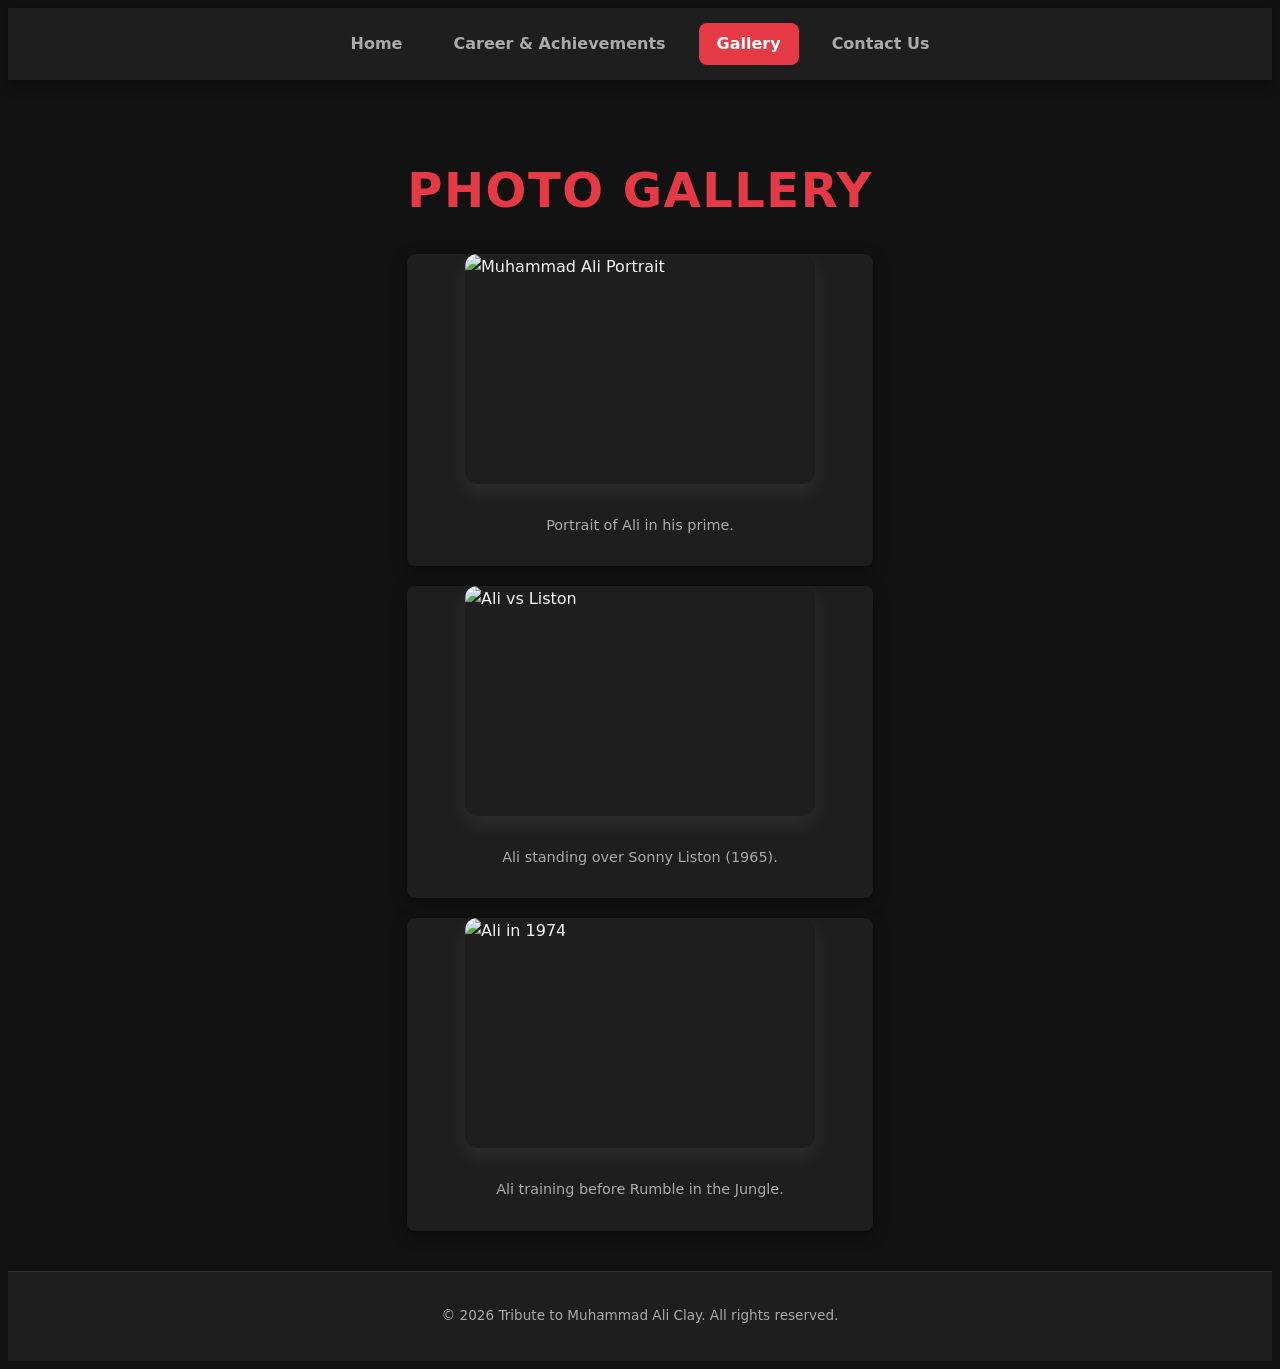
==== gallery.html @ 3a783fc6 "Add files via upload" ====
<!DOCTYPE html>
<html lang="en">
<head>
    <meta charset="UTF-8">
    <meta name="viewport" content="width=device-width, initial-scale=1.0">
    <title>Muhammad Ali - Gallery</title>
    <link rel="stylesheet" href="styles.css">
</head>
<body>

    <header>
        <nav>
            <a href="index.html">Home</a>
            <a href="career.html">Career & Achievements</a>
            <a href="gallery.html" class="active">Gallery</a>
            <a href="contact.html">Contact Us</a>
        </nav>
    </header>

    <div class="container">
        <h1 class="main_title">Photo Gallery</h1>

        <div class="gallery-grid">
            <div class="gallery-card">
                <img src="https://upload.wikimedia.org/wikipedia/commons/thumb/8/89/Muhammad_Ali_NYWTS.jpg/330px-Muhammad_Ali_NYWTS.jpg" alt="Muhammad Ali Portrait">
                <p>Portrait of Ali in his prime.</p>
            </div>
            <div class="gallery-card">
                <img src="https://upload.wikimedia.org/wikipedia/commons/thumb/1/18/Muhammad_Ali_vs._Sonny_Liston_1965_photo.jpg/330px-Muhammad_Ali_vs._Sonny_Liston_1965_photo.jpg" alt="Ali vs Liston">
                <p>Ali standing over Sonny Liston (1965).</p>
            </div>
            <div class="gallery-card">
                <img src="https://upload.wikimedia.org/wikipedia/commons/thumb/3/30/Muhammad_Ali_1974.jpg/330px-Muhammad_Ali_1974.jpg" alt="Ali in 1974">
                <p>Ali training before Rumble in the Jungle.</p>
            </div>
        </div>
    </div>

    <footer>
        <p>&copy; 2026 Tribute to Muhammad Ali Clay. All rights reserved.</p>
    </footer>

</body>
</html>
---- styles.css ----
/* ==========================================================================
   1. Global Reset & Base Variables
   ========================================================================== */

:root {
    --bg-primary: #121212;
    --bg-surface: #1e1e1e;
    --bg-surface-hover: #2a2a2a;
    --accent-color: #e63946;
    --accent-hover: #c82333;
    --text-main: #f4f4f4;
    --text-muted: #aaaaaa;
    --border-color: #333333;
    --shadow: 0 10px 25px rgba(0, 0, 0, 0.5);
    --radius: 8px;
    --transition: all 0.3s ease;
}

body {
    background-color: var(--bg-primary);
    color: var(--text-main);
    font-family: system-ui, -apple-system, 'Segoe UI', Roboto, Helvetica, Arial, sans-serif;
    line-height: 1.6;
    min-height: 100vh;
    display: flex;
    flex-direction: column;
}

/* ==========================================================================
   2. Header & Navigation (Unified across all pages)
   ========================================================================== */
header {
    background-color: var(--bg-surface);
    padding: 15px 0;
    box-shadow: 0 4px 12px rgba(0, 0, 0, 0.4);
    position: sticky;
    top: 0;
    z-index: 1000;
}

nav {
    display: flex;
    justify-content: center;
    align-items: center;
    gap: 15px;
    flex-wrap: wrap;
    max-width: 1200px;
    margin: 0 auto;
    padding: 0 20px;
}

nav a {
    color: var(--text-muted);
    text-decoration: none;
    font-size: 1rem;
    font-weight: 600;
    padding: 8px 18px;
    border-radius: var(--radius);
    transition: var(--transition);
}

nav a:hover, 
nav a.active {
    color: #ffffff;
    background-color: var(--accent-color);
}

/* ==========================================================================
   3. Main Layout & Page Containers
   ========================================================================== */
.container {
    max-width: 900px;
    margin: 40px auto;
    padding: 0 20px;
    flex: 1;
}

.main_title {
    text-align: center;
    font-size: clamp(2rem, 5vw, 3rem);
    color: var(--accent-color);
    margin-bottom: 25px;
    text-transform: uppercase;
    letter-spacing: 1.5px;
}

/* ==========================================================================
   4. Hero Images & Captions
   ========================================================================== */
.hero-img, 
div > img {
    display: block;
    margin: 0 auto 15px auto;
    width: 100%;
    max-width: 350px;
    height: auto;
    border-radius: 12px;
    box-shadow: 0 8px 20px rgba(255, 255, 255, 0.08);
    object-fit: cover;
}

.caption {
    display: block;
    text-align: center;
    font-size: 0.95rem;
    color: var(--text-muted);
    margin-bottom: 30px;
    font-style: italic;
}

/* ==========================================================================
   5. Card Components & Content Details
   ========================================================================== */
.details {
    background-color: var(--bg-surface);
    border-left: 4px solid var(--accent-color);
    box-shadow: var(--shadow);
    padding: 30px;
    border-radius: var(--radius);
    margin-top: 25px;
}

/* RTL Support for Arabic */
[dir="rtl"] .details {
    border-left: none;
    border-right: 4px solid var(--accent-color);
}

.title_inside {
    font-size: 1.75rem;
    color: #ffffff;
    margin-bottom: 20px;
    border-bottom: 2px solid var(--border-color);
    padding-bottom: 10px;
    text-align: inherit;
}

.details p {
    margin-bottom: 15px;
    color: #dddddd;
    font-size: 1rem;
}

.details p:last-child {
    margin-bottom: 0;
}

.bullet-icon {
    color: var(--accent-color);
    font-weight: bold;
    margin-right: 8px;
}

[dir="rtl"] .bullet-icon {
    margin-right: 0;
    margin-left: 8px;
}

/* ==========================================================================
   6. Timeline & Career Page
   ========================================================================== */
.timeline-list {
    list-style: none;
}

.timeline-list li {
    position: relative;
    padding-left: 30px;
    margin-bottom: 20px;
    color: #dddddd;
}

[dir="rtl"] .timeline-list li {
    padding-left: 0;
    padding-right: 30px;
}

.timeline-list li::before {
    content: "🥊";
    position: absolute;
    left: 0;
    top: 2px;
}

[dir="rtl"] .timeline-list li::before {
    left: auto;
    right: 0;
}

/* ==========================================================================
   7. Gallery Page Layout
   ========================================================================== */
.gallery-grid {
    display: grid;
    grid-template-columns: repeat(auto-fit, minmax(260px, 1fr));
    gap: 20px;
    margin-top: 25px;
}

.gallery-card {
    background-color: var(--bg-surface);
    border-radius: var(--radius);
    overflow: hidden;
    box-shadow: 0 4px 15px rgba(0, 0, 0, 0.4);
    transition: transform 0.3s ease, box-shadow 0.3s ease;
}

.gallery-card:hover {
    transform: translateY(-5px);
    box-shadow: 0 8px 25px rgba(230, 57, 70, 0.2);
}

.gallery-card img {
    width: 100%;
    height: 230px;
    object-fit: cover;
    display: block;
}

.gallery-card p {
    padding: 15px;
    font-size: 0.9rem;
    color: var(--text-muted);
    text-align: center;
}

/* ==========================================================================
   8. Form Styles (Forms / Comments Page)
   ========================================================================== */
.contact-form,
.form_align {
    display: flex;
    flex-direction: column;
    gap: 18px;
}

.form-group,
.form_align > label {
    display: flex;
    flex-direction: column;
    gap: 6px;
    font-weight: 600;
    color: var(--text-main);
}

input[type="text"],
input[type="email"],
input[type="number"],
select,
textarea {
    width: 100%;
    padding: 12px 14px;
    background-color: var(--bg-surface-hover);
    border: 1px solid var(--border-color);
    border-radius: var(--radius);
    color: #ffffff;
    font-size: 1rem;
    outline: none;
    transition: var(--transition);
}

input:focus,
select:focus,
textarea:focus {
    border-color: var(--accent-color);
    box-shadow: 0 0 0 3px rgba(230, 57, 70, 0.25);
}

textarea {
    resize: vertical;
    min-height: 120px;
}

button[type="submit"],
.btn-submit {
    background-color: var(--accent-color);
    color: #ffffff;
    border: none;
    padding: 14px 20px;
    font-size: 1rem;
    font-weight: bold;
    border-radius: var(--radius);
    cursor: pointer;
    transition: var(--transition);
    width: 100%;
    margin-top: 10px;
}

button[type="submit"]:hover,
.btn-submit:hover {
    background-color: var(--accent-hover);
}

/* ==========================================================================
   9. Footer
   ========================================================================== */
footer {
    text-align: center;
    padding: 20px;
    margin-top: auto;
    background-color: var(--bg-surface);
    color: var(--text-muted);
    font-size: 0.85rem;
    border-top: 1px solid var(--border-color);
}
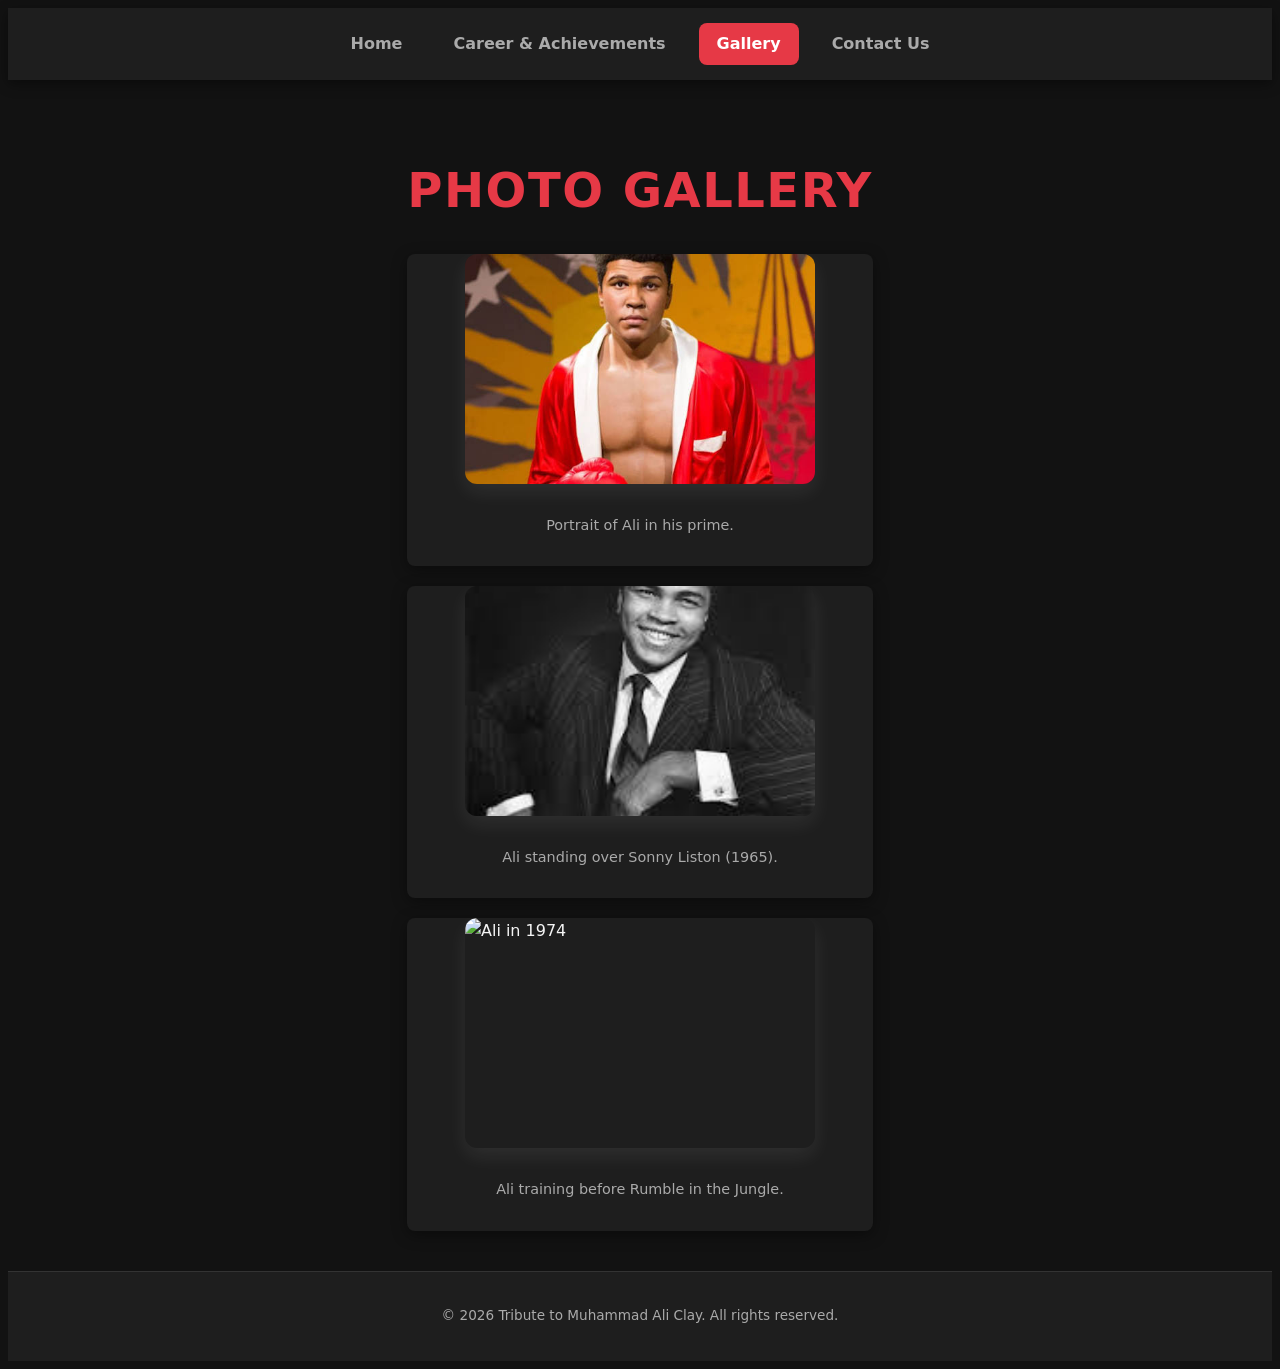
==== commit 64009d45: "Update gallery.html" ====
--- a/gallery.html
+++ b/gallery.html
@@ -22,11 +22,11 @@
 
         <div class="gallery-grid">
             <div class="gallery-card">
-                <img src="https://upload.wikimedia.org/wikipedia/commons/thumb/8/89/Muhammad_Ali_NYWTS.jpg/330px-Muhammad_Ali_NYWTS.jpg" alt="Muhammad Ali Portrait">
+                <img src="400.jpeg" alt="Muhammad Ali Portrait">
                 <p>Portrait of Ali in his prime.</p>
             </div>
             <div class="gallery-card">
-                <img src="https://upload.wikimedia.org/wikipedia/commons/thumb/1/18/Muhammad_Ali_vs._Sonny_Liston_1965_photo.jpg/330px-Muhammad_Ali_vs._Sonny_Liston_1965_photo.jpg" alt="Ali vs Liston">
+                <img src="300.jpeg" alt="Ali vs Liston">
                 <p>Ali standing over Sonny Liston (1965).</p>
             </div>
             <div class="gallery-card">
@@ -41,4 +41,4 @@
     </footer>
 
 </body>
-</html>+</html>
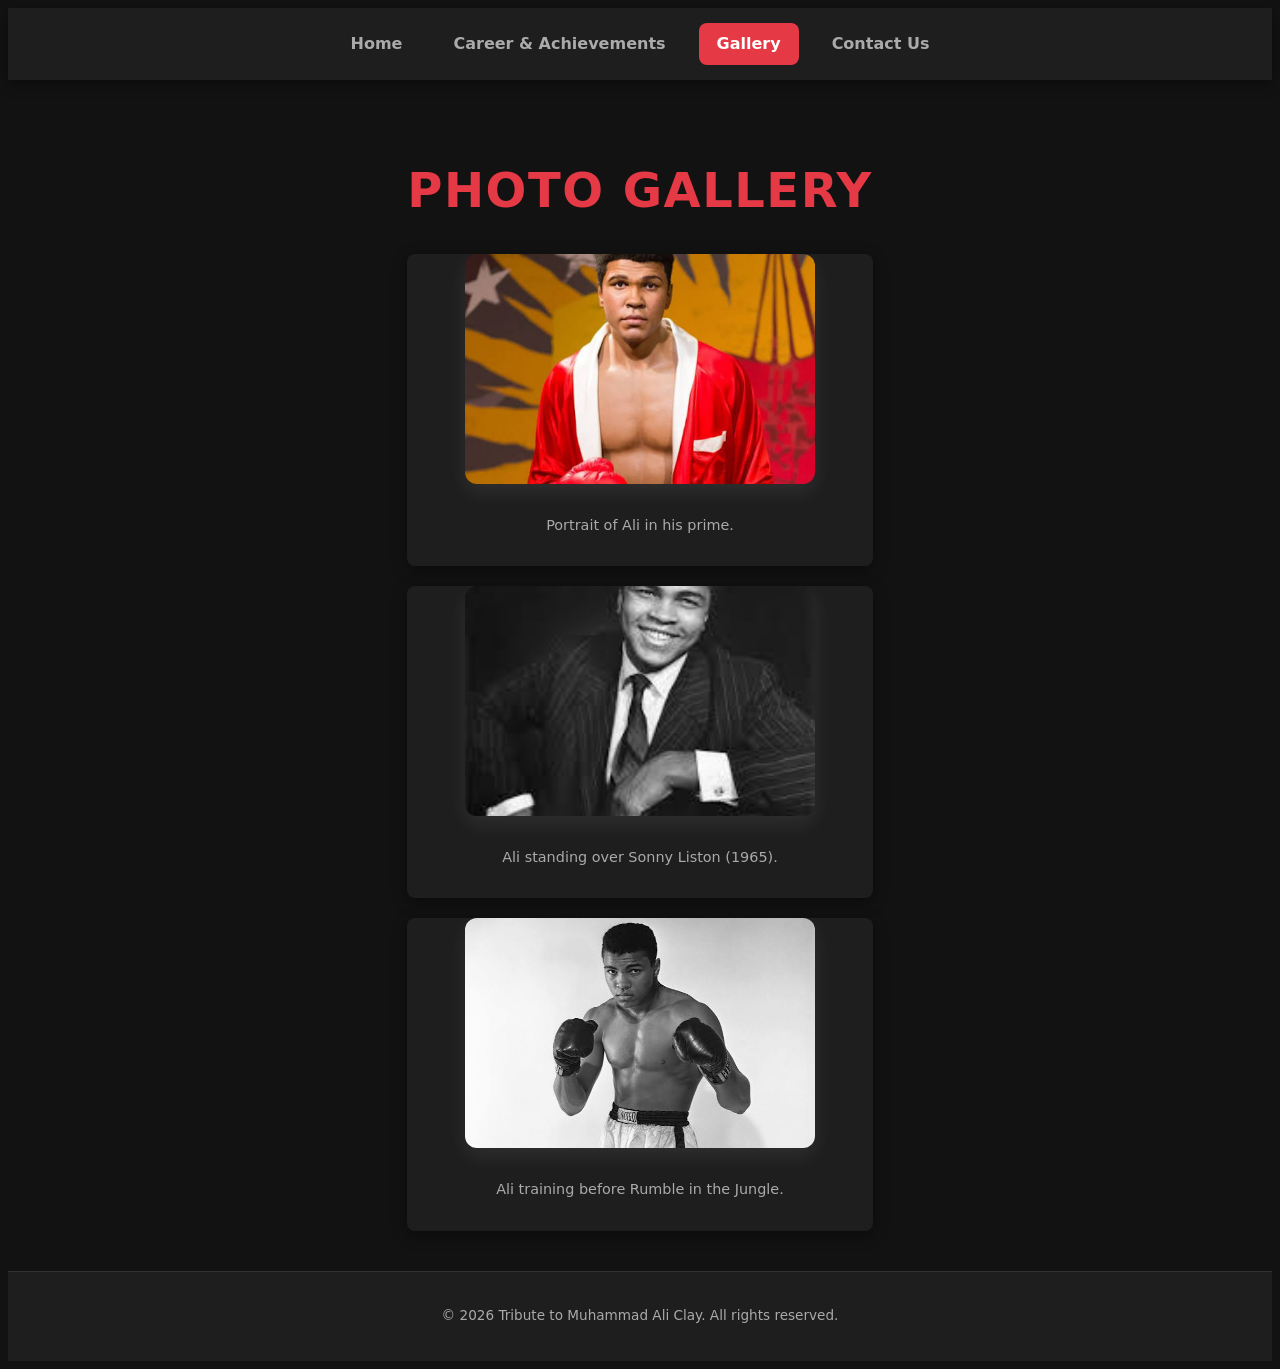
==== commit 4f668b76: "Update gallery.html" ====
--- a/gallery.html
+++ b/gallery.html
@@ -30,7 +30,7 @@
                 <p>Ali standing over Sonny Liston (1965).</p>
             </div>
             <div class="gallery-card">
-                <img src="https://upload.wikimedia.org/wikipedia/commons/thumb/3/30/Muhammad_Ali_1974.jpg/330px-Muhammad_Ali_1974.jpg" alt="Ali in 1974">
+                <img src="200.jpeg" alt="Ali in 1974">
                 <p>Ali training before Rumble in the Jungle.</p>
             </div>
         </div>
